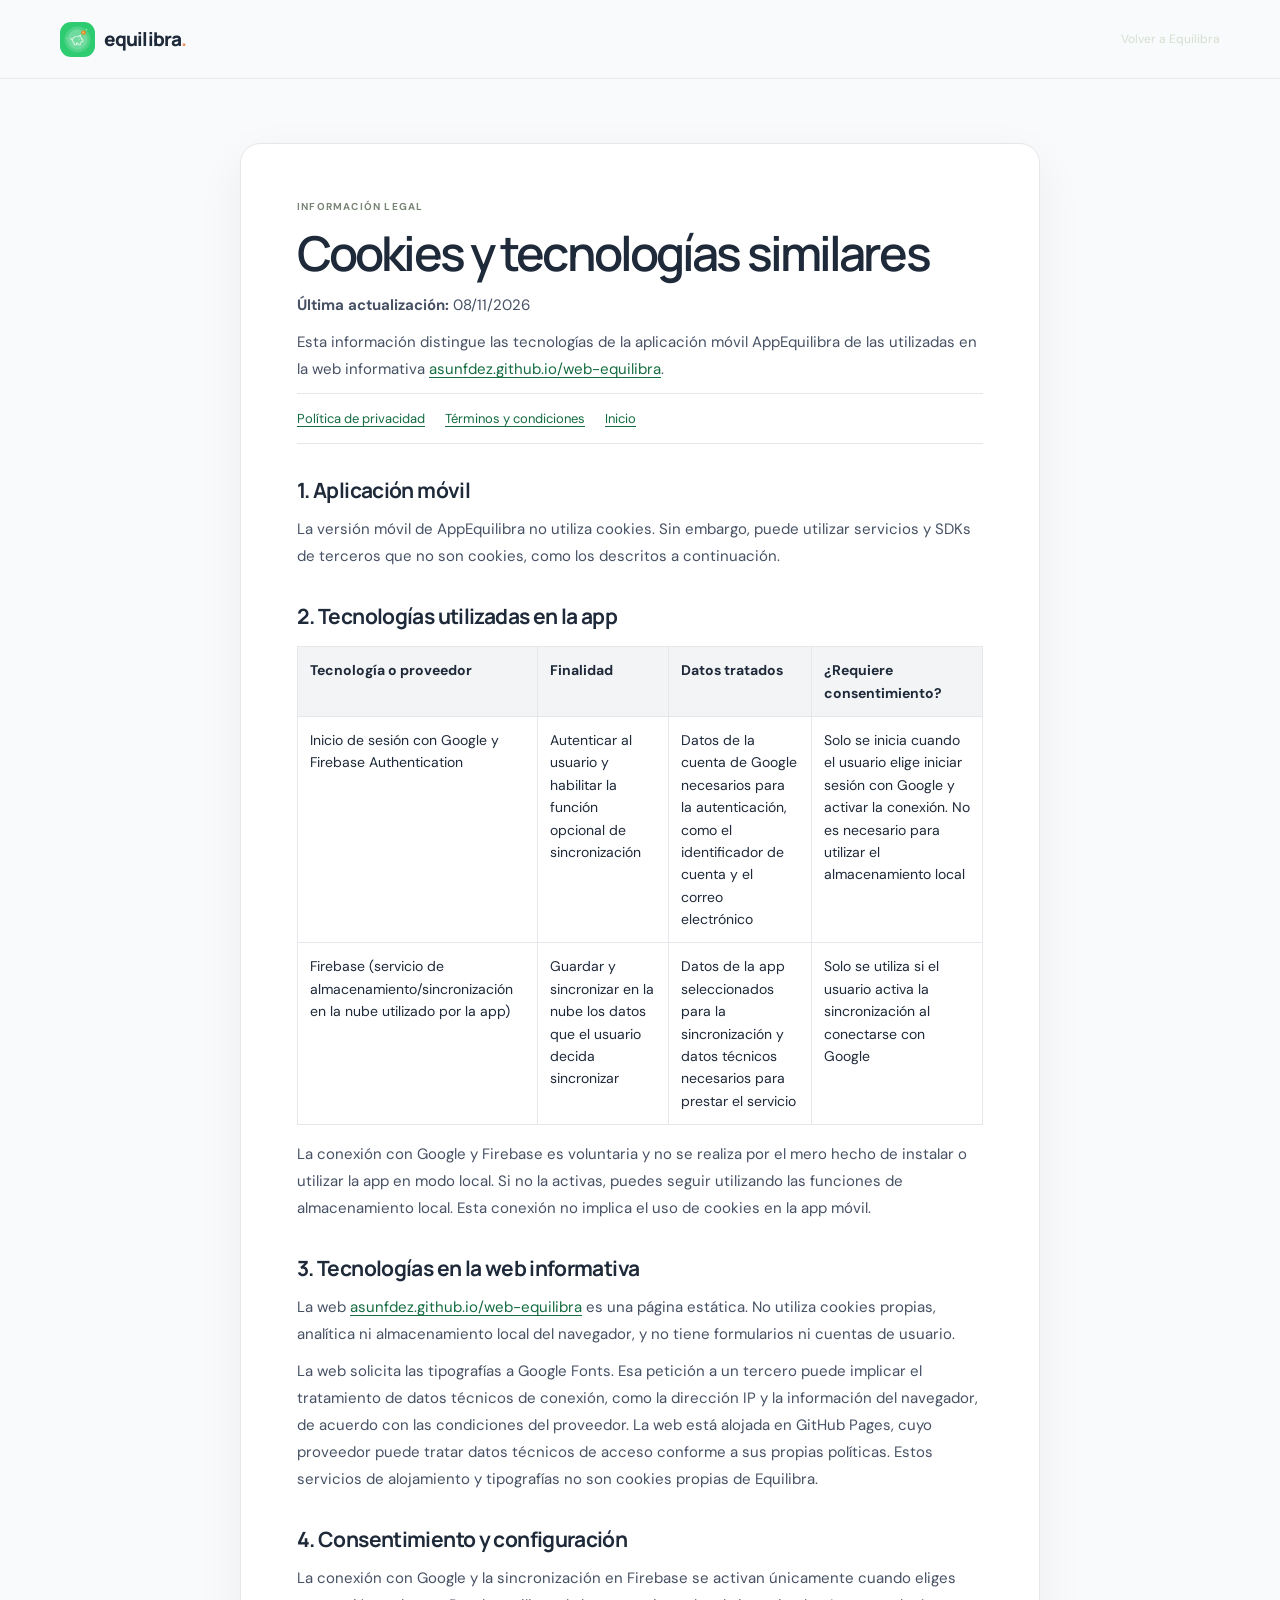
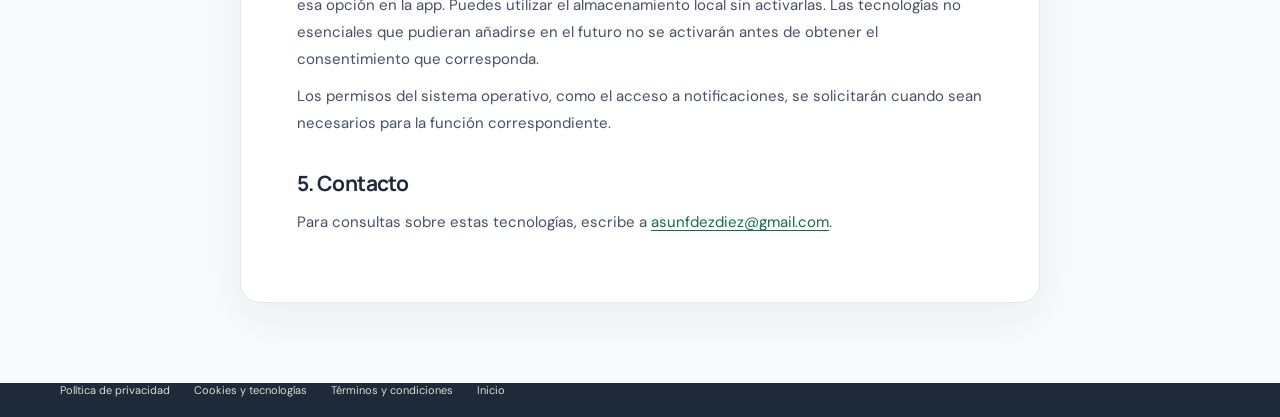
==== cookies.html @ 8af789ed "privacy, cookies policies and terms and conditions" ====
<!DOCTYPE html>
<html lang="es">
<head>
  <meta charset="UTF-8">
  <meta name="viewport" content="width=device-width, initial-scale=1.0">
  <meta name="theme-color" content="#f9fafb">
  <meta name="description" content="Información sobre cookies y tecnologías de terceros en AppEquilibra y en la web de Equilibra.">
  <title>Cookies y tecnologías — Equilibra</title>
  <link rel="icon" type="image/webp" href="assets/equilibra-icon.webp">
  <link rel="preconnect" href="https://fonts.googleapis.com">
  <link rel="preconnect" href="https://fonts.gstatic.com" crossorigin>
  <link href="https://fonts.googleapis.com/css2?family=DM+Sans:wght@400;500;600;700&family=Manrope:wght@400;500;600;700;800&display=swap" rel="stylesheet">
  <link rel="stylesheet" href="style.css">
</head>
<body>
  <a class="skip-link" href="#contenido">Saltar al contenido</a>
  <header class="site-header">
    <nav class="navigation container" aria-label="Navegación principal">
      <a class="brand" href="index.html" aria-label="Equilibra, inicio">
        <span class="brand-mark" aria-hidden="true"><img src="assets/equilibra-icon.webp" alt=""></span>
        <span>equilibra<span class="brand-dot">.</span></span>
      </a>
      <a class="footer-top" href="index.html">Volver a Equilibra</a>
    </nav>
  </header>
  <main id="contenido" class="policy-page">
    <article class="container policy-content">
      <div class="section-kicker">INFORMACIÓN LEGAL</div>
      <h1>Cookies y tecnologías similares</h1>
      <p class="policy-updated"><strong>Última actualización:</strong> 08/11/2026</p>
      <p>Esta información distingue las tecnologías de la aplicación móvil AppEquilibra de las utilizadas en la web informativa <a href="https://asunfdez.github.io/web-equilibra/">asunfdez.github.io/web-equilibra</a>.</p>
      <nav class="policy-nav" aria-label="Otras políticas">
        <a href="politica-privacidad.html">Política de privacidad</a>
        <a href="terminos-condiciones.html">Términos y condiciones</a>
        <a href="index.html">Inicio</a>
      </nav>

      <h2>1. Aplicación móvil</h2>
      <p>La versión móvil de AppEquilibra no utiliza cookies. Sin embargo, puede utilizar servicios y SDKs de terceros que no son cookies, como los descritos a continuación.</p>

      <h2>2. Tecnologías utilizadas en la app</h2>
      <table>
        <thead><tr><th>Tecnología o proveedor</th><th>Finalidad</th><th>Datos tratados</th><th>¿Requiere consentimiento?</th></tr></thead>
        <tbody>
          <tr>
            <td>Inicio de sesión con Google y Firebase Authentication</td>
            <td>Autenticar al usuario y habilitar la función opcional de sincronización</td>
            <td>Datos de la cuenta de Google necesarios para la autenticación, como el identificador de cuenta y el correo electrónico</td>
            <td>Solo se inicia cuando el usuario elige iniciar sesión con Google y activar la conexión. No es necesario para utilizar el almacenamiento local</td>
          </tr>
          <tr>
            <td>Firebase (servicio de almacenamiento/sincronización en la nube utilizado por la app)</td>
            <td>Guardar y sincronizar en la nube los datos que el usuario decida sincronizar</td>
            <td>Datos de la app seleccionados para la sincronización y datos técnicos necesarios para prestar el servicio</td>
            <td>Solo se utiliza si el usuario activa la sincronización al conectarse con Google</td>
          </tr>
        </tbody>
      </table>
      <p>La conexión con Google y Firebase es voluntaria y no se realiza por el mero hecho de instalar o utilizar la app en modo local. Si no la activas, puedes seguir utilizando las funciones de almacenamiento local. Esta conexión no implica el uso de cookies en la app móvil.</p>

      <h2>3. Tecnologías en la web informativa</h2>
      <p>La web <a href="https://asunfdez.github.io/web-equilibra/">asunfdez.github.io/web-equilibra</a> es una página estática. No utiliza cookies propias, analítica ni almacenamiento local del navegador, y no tiene formularios ni cuentas de usuario.</p>
      <p>La web solicita las tipografías a Google Fonts. Esa petición a un tercero puede implicar el tratamiento de datos técnicos de conexión, como la dirección IP y la información del navegador, de acuerdo con las condiciones del proveedor. La web está alojada en GitHub Pages, cuyo proveedor puede tratar datos técnicos de acceso conforme a sus propias políticas. Estos servicios de alojamiento y tipografías no son cookies propias de Equilibra.</p>

      <h2>4. Consentimiento y configuración</h2>
      <p>La conexión con Google y la sincronización en Firebase se activan únicamente cuando eliges esa opción en la app. Puedes utilizar el almacenamiento local sin activarlas. Las tecnologías no esenciales que pudieran añadirse en el futuro no se activarán antes de obtener el consentimiento que corresponda.</p>
      <p>Los permisos del sistema operativo, como el acceso a notificaciones, se solicitarán cuando sean necesarios para la función correspondiente.</p>

      <h2>5. Contacto</h2>
      <p>Para consultas sobre estas tecnologías, escribe a <a href="mailto:asunfdezdiez@gmail.com">asunfdezdiez@gmail.com</a>.</p>
    </article>
  </main>
  <footer class="site-footer">
    <nav class="container footer-policies" aria-label="Información legal">
      <a href="politica-privacidad.html">Política de privacidad</a>
      <a href="cookies.html">Cookies y tecnologías</a>
      <a href="terminos-condiciones.html">Términos y condiciones</a>
      <a href="index.html">Inicio</a>
    </nav>
  </footer>
</body>
</html>
---- style.css ----
:root {
  color-scheme: light;
  --ink: #1e2939;
  --muted: #6a7282;
  --green: #16804a;
  --green-dark: #146c40;
  --green-light: #d5f4e6;
  --blue: #3498db;
  --blue-light: #d6eaf8;
  --orange: #e67e22;
  --paper: #f9fafb;
  --cream: #f3f4f6;
  --line: rgba(54, 65, 83, .14);
  --sans: "DM Sans", sans-serif;
  --display: "Manrope", sans-serif;
}

* { box-sizing: border-box; }
html { scroll-behavior: smooth; scroll-padding-top: 90px; }
body { margin: 0; background: var(--paper); color: var(--ink); font-family: var(--sans); -webkit-font-smoothing: antialiased; }
a { color: inherit; text-decoration: none; }
button { font: inherit; }
.container { width: min(1160px, calc(100% - 64px)); margin-inline: auto; }
.section { position: relative; overflow: hidden; }
.site-header { position: sticky; z-index: 20; top: 0; background: rgba(246, 247, 241, .88); backdrop-filter: blur(16px); border-bottom: 1px solid rgba(31, 57, 41, .07); }
.navigation { min-height: 78px; display: flex; align-items: center; justify-content: space-between; gap: 30px; }
.brand { display: inline-flex; align-items: center; gap: 9px; font-family: var(--display); font-size: 19px; font-weight: 800; letter-spacing: -.9px; }
.brand-mark { width: 35px; height: 35px; display: grid; place-items: center; border-radius: 12px; color: white; background: var(--green); }
.brand-mark svg { width: 27px; height: 27px; }
.brand-dot { color: #e99361; }
.nav-links { display: flex; align-items: center; gap: clamp(20px, 3.2vw, 46px); margin-left: auto; margin-right: 20px; }
.nav-links a, .footer-top { font-size: 12px; color: #566158; transition: color .2s ease; }
.nav-links a:hover, .footer-top:hover { color: var(--green); }
.button { min-height: 52px; display: inline-flex; align-items: center; justify-content: center; gap: 17px; padding: 0 22px; border: 0; border-radius: 5px; font-size: 12px; font-weight: 700; transition: transform .2s ease, background .2s ease, box-shadow .2s ease; }
.button:hover { transform: translateY(-2px); box-shadow: 0 9px 22px rgba(32, 63, 43, .14); }
.button-small { min-height: 42px; padding-inline: 16px; }
.button-dark { color: #fff; background: var(--green-dark); }
.button-green { color: #fff; background: var(--green); }
.button-green:hover { background: #245c39; }
.menu-toggle { display: none; }

.hero { min-height: 700px; padding-top: 66px; background: #f6f7f1; }
.hero-wash { position: absolute; width: 670px; height: 670px; right: -120px; top: 0; border-radius: 50%; background: radial-gradient(circle, rgba(220, 235, 216, .76), rgba(220, 235, 216, 0) 69%); pointer-events: none; }
.hero-layout { position: relative; z-index: 1; display: grid; grid-template-columns: 1.02fr .98fr; align-items: center; min-height: 510px; }
.hero-copy { position: relative; z-index: 2; padding-bottom: 22px; }
.eyebrow { display: flex; align-items: center; gap: 9px; color: #637368; font-size: 10px; font-weight: 600; letter-spacing: .03em; }
.eyebrow-dot, .demo-live-dot { width: 7px; height: 7px; border-radius: 50%; background: #73a773; box-shadow: 0 0 0 4px rgba(115, 167, 115, .12); }
h1, h2, h3, p { margin-top: 0; }
h1, h2, h3 { font-family: var(--display); }
h1 { margin: 23px 0 17px; font-size: clamp(60px, 7.1vw, 92px); font-weight: 600; letter-spacing: -.085em; line-height: .99; }
.serif-accent { color: var(--green); font-family: Georgia, "Times New Roman", serif; font-weight: 400; font-style: italic; letter-spacing: -.055em; }
.hero-intro { max-width: 425px; margin-bottom: 28px; color: #68746b; font-size: 14px; line-height: 1.9; }
.hero-actions { display: flex; align-items: center; gap: 24px; flex-wrap: wrap; }
.text-link { display: inline-flex; align-items: center; gap: 9px; color: #536157; font-size: 11px; font-weight: 600; }
.play-icon { display: grid; width: 27px; height: 27px; place-items: center; border: 1px solid var(--line); border-radius: 50%; font-size: 13px; }
.hero-note { display: flex; align-items: center; gap: 10px; margin-top: 37px; color: #7e887f; font-size: 10px; }
.note-avatars { display: flex; }
.note-avatars i { width: 22px; height: 22px; display: grid; place-items: center; margin-left: -5px; border: 2px solid var(--paper); border-radius: 50%; background: #dce8d8; color: var(--green); font-size: 9px; font-style: normal; }
.note-avatars i:first-child { margin-left: 0; background: #e7dcc9; }
.note-avatars i:last-child { background: #e9d8d1; }

.hero-art { position: relative; min-height: 540px; display: flex; align-items: center; justify-content: center; }
.phone { position: relative; z-index: 1; width: 284px; height: 535px; padding: 7px; border: 1px solid #d5dad1; border-radius: 35px; background: #fff; box-shadow: 0 30px 70px rgba(36, 61, 43, .16), 0 4px 12px rgba(36, 61, 43, .06); transform: rotate(2deg); }
.phone-notch { position: absolute; z-index: 2; width: 83px; height: 19px; left: 50%; top: 7px; border-radius: 0 0 13px 13px; background: #fff; transform: translateX(-50%); }
.phone-screen { position: relative; height: 100%; overflow: hidden; padding: 27px 15px 0; border-radius: 29px; background: #fafbf8; }
.app-topbar { display: flex; align-items: center; justify-content: space-between; margin-bottom: 13px; }
.app-greeting { font-family: var(--display); font-size: 11px; font-weight: 800; }
.app-greeting span { color: #e6a650; }
.app-avatar { width: 24px; height: 24px; display: grid; place-items: center; border-radius: 50%; color: #fff; background: #82a27c; font-size: 10px; }
.app-date { color: #929991; font-size: 7px; font-weight: 700; letter-spacing: .12em; }
.balance-card { margin-top: 10px; padding: 13px 12px 9px; border-radius: 11px; color: white; background: #254c36; }
.balance-label { display: flex; justify-content: space-between; color: #d7e5d7; font-size: 8px; }
.balance-amount { margin-top: 7px; font-family: var(--display); font-size: 25px; font-weight: 700; letter-spacing: -.06em; }
.balance-amount small { font-size: 14px; }
.balance-trend { margin-top: 4px; color: #ccd9ca; font-size: 7px; }
.balance-trend span { margin-right: 4px; color: #b7e29f; font-weight: 700; }
.chart { position: relative; height: 97px; margin-top: 13px; }
.chart-grid { position: absolute; inset: 5px 0 18px; background: repeating-linear-gradient(to bottom, transparent 0, transparent 21px, rgba(255,255,255,.1) 22px); }
.chart svg { position: relative; width: 100%; height: 75px; overflow: visible; }
.chart-labels { display: flex; justify-content: space-between; color: #b8c8b7; font-size: 6px; }
.app-section-title { display: flex; align-items: center; justify-content: space-between; margin: 15px 0 9px; }
.app-section-title strong { font-family: var(--display); font-size: 9px; }
.app-section-title a, .all-link { color: #6c9072; font-size: 7px; }
.app-section-title a span { font-size: 9px; }
.mini-stats { display: grid; grid-template-columns: 1fr 1fr; gap: 8px; }
.mini-stat { display: flex; align-items: center; gap: 7px; padding: 8px 7px; border: 1px solid #edf0e9; border-radius: 8px; background: #fff; }
.stat-icon { width: 23px; height: 23px; display: grid; place-items: center; border-radius: 7px; font-size: 12px; }
.expense-icon { color: #bf765d; background: #f7e9e1; }
.saving-icon { color: #4a8958; background: #e4f0e2; }
.mini-stat small, .mini-stat strong { display: block; }
.mini-stat small { margin-bottom: 3px; color: #889188; font-size: 6px; }
.mini-stat strong { font-size: 8px; }
.transactions-title { margin-top: 15px; }
.transaction { display: flex; align-items: center; gap: 8px; padding: 7px 0; border-bottom: 1px solid #eef0ea; }
.transaction-icon { width: 27px; height: 27px; display: grid; place-items: center; border-radius: 8px; font-size: 12px; }
.food-icon { background: #f6ecda; }
.home-icon { background: #e1ece0; }
.transaction-name { flex: 1; }
.transaction-name strong, .transaction-name small { display: block; }
.transaction-name strong { font-size: 7px; }
.transaction-name small { margin-top: 3px; color: #919991; font-size: 6px; }
.transaction-amount { font-size: 7px; }
.app-nav { position: absolute; right: 0; bottom: 0; left: 0; display: flex; justify-content: space-around; padding: 10px 5px 8px; border-top: 1px solid #eff0ec; background: rgba(255,255,255,.97); }
.app-nav span { display: grid; justify-items: center; gap: 3px; color: #9aa39b; font-size: 12px; }
.app-nav span.active { color: var(--green); }
.app-nav small { font-size: 6px; }
.float-note { position: absolute; z-index: 2; display: flex; align-items: center; gap: 10px; padding: 12px 15px; border: 1px solid rgba(51, 79, 56, .08); border-radius: 9px; background: #fff; box-shadow: 0 12px 35px rgba(36, 61, 43, .1); }
.float-note strong, .float-note small { display: block; }
.float-note strong { margin-bottom: 4px; font-family: var(--display); font-size: 9px; }
.float-note small { color: #858e85; font-size: 8px; }
.float-icon, .flower-icon { width: 27px; height: 27px; display: grid; place-items: center; border-radius: 8px; color: #5a9560; background: #e8f2e4; }
.flower-icon { color: #bc855c; background: #f5eadc; font-size: 16px; }
.note-top { top: 75px; right: -11px; }
.note-bottom { bottom: 70px; left: -48px; }
.art-sparkle { position: absolute; color: #82a17c; }
.sparkle-one { top: 34px; right: 48px; font-size: 28px; }
.sparkle-two { bottom: 45px; right: 43px; color: #e1a56f; font-size: 19px; }
.hero-bottom { position: relative; z-index: 1; display: flex; align-items: center; justify-content: space-between; min-height: 86px; border-top: 1px solid var(--line); }
.hero-bottom > span { color: #8b938a; font-size: 8px; font-weight: 700; letter-spacing: .13em; }
.hero-values { display: flex; gap: clamp(22px, 4vw, 55px); color: #536157; font-family: var(--display); font-size: 12px; font-weight: 600; }
.hero-values i { padding-left: 6px; color: #84aa7b; font-size: 9px; font-style: normal; }

.philosophy { padding: 115px 0 120px; background: #ebeede; }
.philosophy-layout { position: relative; display: grid; grid-template-columns: .55fr 1.7fr .5fr; gap: 25px; align-items: start; }
.section-kicker { color: #788476; font-size: 9px; font-weight: 700; letter-spacing: .12em; }
.philosophy-content h2, .section-heading h2, .demo-copy h2, .wellbeing-copy h2, .closing h2 { margin: 0; font-size: clamp(35px, 4.4vw, 54px); font-weight: 600; letter-spacing: -.07em; line-height: 1.18; }
.philosophy-content p { max-width: 570px; margin: 24px 0 22px; color: #687368; font-size: 13px; line-height: 1.9; }
.arrow-link { display: inline-flex; gap: 12px; color: var(--green); font-size: 11px; font-weight: 700; }
.philosophy-stamp { width: 100px; height: 100px; display: flex; flex-direction: column; align-items: center; justify-content: center; margin: 18px auto 0; border: 1px solid #aebba8; border-radius: 50%; color: #71856f; transform: rotate(11deg); }
.philosophy-stamp span { font-size: 6px; font-weight: 700; letter-spacing: .16em; }
.philosophy-stamp strong { margin: 0; color: #66865f; font-family: Georgia, serif; font-size: 39px; font-weight: 400; line-height: 1; }

.features { padding: 118px 0 126px; background: #f8f8f3; }
.section-heading { display: flex; align-items: end; justify-content: space-between; gap: 50px; margin-bottom: 43px; }
.section-heading h2 { margin-top: 17px; }
.section-heading > p { max-width: 300px; margin-bottom: 7px; color: #727a71; font-size: 12px; line-height: 1.85; }
.feature-grid { display: grid; grid-template-columns: 1fr 1fr; gap: 16px; }
.feature-card { position: relative; min-height: 268px; overflow: hidden; padding: 29px 30px; border: 1px solid rgba(45, 70, 50, .09); border-radius: 8px; background: #f0f3e8; }
.feature-card-large { display: grid; grid-template-columns: 1fr .95fr; align-items: center; min-height: 306px; }
.feature-number { color: #83917e; font-size: 8px; font-weight: 700; letter-spacing: .13em; }
.feature-copy h3 { max-width: 225px; margin: 17px 0 9px; font-size: 23px; font-weight: 600; letter-spacing: -.06em; line-height: 1.2; }
.feature-copy p { max-width: 245px; margin-bottom: 0; color: #758074; font-size: 11px; line-height: 1.75; }
.feature-arrow { display: grid; width: 29px; height: 29px; place-items: center; margin-top: 19px; border: 1px solid #bfcebb; border-radius: 50%; color: var(--green); font-size: 13px; transition: background .2s ease, color .2s ease; }
.feature-arrow:hover { color: white; background: var(--green); }
.donut-wrap { display: flex; flex-direction: column; align-items: center; gap: 19px; }
.donut { width: 125px; aspect-ratio: 1; display: grid; place-items: center; border-radius: 50%; background: conic-gradient(#63936a 0 42%, #efc779 42% 73%, #91b6bd 73% 100%); transform: rotate(-90deg); }
.donut::before { content: ""; grid-area: 1 / 1; width: 78%; aspect-ratio: 1; border-radius: 50%; background: #f0f3e8; }
.donut > div { z-index: 1; grid-area: 1 / 1; display: grid; justify-items: center; transform: rotate(90deg); }
.donut strong { font-family: var(--display); font-size: 17px; letter-spacing: -.06em; }
.donut small { margin-top: 2px; color: #818a7d; font-size: 8px; }
.donut-legend { display: grid; grid-template-columns: 1fr 1fr; gap: 7px 14px; width: 100%; font-size: 8px; color: #69756a; }
.donut-legend span { display: flex; align-items: center; gap: 4px; }
.donut-legend b { margin-left: auto; color: #435448; font-size: 8px; }
.legend-dot { display: inline-block; flex: 0 0 auto; width: 7px; height: 7px; border-radius: 50%; }
.legend-dot.green { background: #63936a; }
.legend-dot.yellow { background: #efc779; }
.legend-dot.blue { background: #91b6bd; }
.legend-dot.coral { background: #d88d70; }
.card-orbit { position: absolute; width: 120px; height: 120px; right: -49px; top: -54px; border: 1px solid rgba(76, 118, 79, .12); border-radius: 50%; }
.feature-card-goal { background: #f4ede0; }
.goal-card { position: absolute; right: 29px; bottom: 22px; width: 210px; padding: 16px; border: 1px solid rgba(83, 91, 63, .09); border-radius: 9px; background: rgba(255, 255, 255, .76); box-shadow: 0 8px 25px rgba(66, 65, 44, .06); }
.goal-sun { position: absolute; top: -14px; right: 13px; display: grid; width: 30px; height: 30px; place-items: center; border-radius: 50%; color: #ac7a31; background: #f3d9a3; font-size: 18px; }
.goal-label { display: block; margin-bottom: 8px; color: #8b887b; font-size: 7px; font-weight: 700; letter-spacing: .11em; }
.goal-card > strong { display: block; font-family: var(--display); font-size: 23px; letter-spacing: -.06em; }
.goal-card > strong small { color: #85887a; font-family: var(--sans); font-size: 9px; font-weight: 500; letter-spacing: 0; }
.progress-track { height: 5px; overflow: hidden; margin: 12px 0 8px; border-radius: 8px; background: #ece9dd; }
.progress-track span { display: block; width: 68%; height: 100%; border-radius: inherit; background: #76996b; }
.goal-caption { color: #85887a; font-size: 8px; }
.feature-card-habit { display: flex; flex-direction: column; justify-content: end; background: #e8eee8; }
.habit-art { position: absolute; top: 17px; right: 30px; left: 30px; height: 95px; display: flex; align-items: center; justify-content: space-around; color: #779179; }
.habit-art span:nth-child(odd) { display: grid; width: 42px; height: 42px; place-items: center; border: 1px solid #afc1ae; border-radius: 50%; color: #527a56; background: rgba(255,255,255,.5); font-size: 20px; }
.habit-art span:nth-child(2), .habit-art span:nth-child(4) { color: #c29461; font-size: 20px; }
.feature-card-calm { display: flex; flex-direction: column; justify-content: end; background: #f1e9e4; }
.calm-icon { position: absolute; top: 22px; right: 35px; display: grid; width: 82px; height: 58px; place-items: center; border-radius: 50%; color: #718d79; background: #fffaf5; box-shadow: 0 18px 30px rgba(101, 90, 75, .1); font-size: 35px; }
.calm-icon::after { content: ""; position: absolute; right: 8px; bottom: -7px; border-width: 8px 0 0 12px; border-style: solid; border-color: transparent transparent transparent #fffaf5; }

.demo { padding: 104px 0 112px; color: white; background: #244b35; }
.demo-layout { position: relative; display: grid; grid-template-columns: 1fr .9fr; gap: 100px; align-items: center; }
.demo .section-kicker { color: #b5c8ae; }
.demo-copy h2 { margin-top: 17px; }
.demo-copy .serif-accent { color: #b5d3a9; }
.demo-copy > p { max-width: 380px; margin: 20px 0 26px; color: #c2cec1; font-size: 12px; line-height: 1.9; }
.demo-tabs { display: inline-flex; padding: 4px; border: 1px solid rgba(255,255,255,.17); border-radius: 5px; }
.period-button { min-height: 33px; padding: 0 13px; border: 0; border-radius: 3px; color: #c2d0c0; background: transparent; cursor: pointer; font-size: 10px; transition: background .2s ease, color .2s ease; }
.period-button.is-active { color: #213f2c; background: #eaf0e5; }
.period-button:focus-visible { outline: 2px solid #bedcae; outline-offset: 3px; }
.demo-copy .demo-caption { margin: 10px 0 0; color: #a7bba8; font-size: 9px; }
.demo-panel { position: relative; z-index: 1; padding: 25px 27px 17px; border: 1px solid rgba(255,255,255,.12); border-radius: 8px; background: #f8f8f3; color: var(--ink); box-shadow: 0 20px 55px rgba(0,0,0,.15); }
.demo-panel-top { display: flex; align-items: center; justify-content: space-between; color: #7b867a; font-size: 8px; font-weight: 700; letter-spacing: .13em; }
.demo-live-dot { width: 6px; height: 6px; color: #72a176; font-size: 8px; box-shadow: none; }
.demo-balance-label { margin-top: 23px; color: #7d877d; font-size: 10px; }
.demo-balance { margin-top: 5px; font-family: var(--display); font-size: 36px; font-weight: 700; letter-spacing: -.07em; }
.demo-balance small { font-size: 20px; }
.demo-change { margin-top: 5px; color: #879087; font-size: 9px; }
.demo-change span:first-child { margin-right: 5px; color: #4d8c58; font-weight: 700; }
.demo-bars { height: 128px; display: flex; align-items: end; justify-content: space-around; gap: 18px; margin: 22px 0 15px; padding: 0 8px; border-bottom: 1px solid #dce2d8; background: repeating-linear-gradient(to bottom, transparent 0, transparent 31px, #e8ece5 32px); }
.bar-item { height: 100%; display: flex; flex: 1; flex-direction: column; align-items: center; justify-content: end; gap: 8px; }
.bar { width: min(29px, 68%); border-radius: 4px 4px 0 0; background: #8eae85; transition: height .35s ease, background .35s ease; }
.bar-item:nth-child(even) .bar { background: #b7cba9; }
.bar-one { height: 47%; }.bar-two { height: 72%; }.bar-three { height: 58%; }.bar-four { height: 86%; }.bar-five { height: 67%; }
.bar-item small { color: #929a90; font-size: 7px; }
.demo-breakdown { display: grid; gap: 9px; }
.demo-breakdown > div, .demo-breakdown > div > span { display: flex; align-items: center; }
.demo-breakdown > div { justify-content: space-between; color: #69736a; font-size: 9px; }
.demo-breakdown > div > span { gap: 7px; }
.demo-breakdown strong { color: #364439; font-size: 9px; }
.demo-footnote { margin-top: 16px; padding-top: 11px; border-top: 1px solid #e8ebe4; color: #92998e; font-size: 8px; }
.demo-deco { position: absolute; right: -62px; bottom: -76px; color: rgba(202, 221, 193, .22); font-size: 150px; transform: rotate(-14deg); }

.wellbeing { padding: 120px 0 128px; background: #ebeede; }
.wellbeing-layout { display: grid; grid-template-columns: .9fr 1.1fr; gap: 100px; align-items: center; }
.wellbeing-illustration { position: relative; min-height: 300px; display: grid; place-items: center; }
.wellbeing-circle { position: absolute; display: block; border: 1px solid rgba(86, 125, 83, .2); border-radius: 50%; }
.circle-one { width: 250px; height: 250px; }
.circle-two { width: 195px; height: 195px; border-style: dashed; }
.wellbeing-flower { z-index: 1; width: 150px; height: 150px; display: grid; place-items: center; border-radius: 50%; color: #63875e; background: #d7e5ce; box-shadow: inset 0 0 0 16px rgba(255,255,255,.3); font-size: 80px; }
.wellbeing-tag { position: absolute; z-index: 2; right: 14px; bottom: 35px; padding: 10px 13px; border: 1px solid rgba(70, 93, 65, .12); border-radius: 3px; color: #60755c; background: #f7f7ef; font-size: 8px; font-weight: 700; letter-spacing: .12em; transform: rotate(-5deg); }
.wellbeing-sparkle { position: absolute; top: 35px; right: 72px; color: #c39154; font-size: 23px; }
.wellbeing-copy h2 { margin-top: 17px; }
.wellbeing-copy > p { max-width: 440px; margin: 20px 0 25px; color: #6c786b; font-size: 12px; line-height: 1.9; }
.wellbeing-copy .button { min-height: 48px; font-size: 10px; }

.closing { padding: 91px 0 100px; background: #f8f8f3; }
.closing-inner { position: relative; text-align: center; }
.closing .section-kicker { margin-bottom: 16px; }
.closing h2 { font-size: clamp(36px, 4.6vw, 56px); }
.closing .serif-accent { color: var(--green); }
.closing .button { margin-top: 28px; }
.closing-flower { position: absolute; top: -35px; right: 12%; color: #b3c9a7; font-size: 37px; transform: rotate(13deg); }
.site-footer { color: #f0f3ec; background: #193e2b; }
.footer-main { min-height: 133px; display: flex; align-items: center; gap: 30px; }
.footer-brand { color: white; }
.footer-brand .brand-mark { color: var(--green-dark); background: #dbe9d5; }
.footer-main > p { margin: 0; color: #b8c8b6; font-size: 10px; line-height: 1.7; }
.footer-top { margin-left: auto; color: #d4dfd1; }
.footer-bottom { min-height: 51px; display: flex; align-items: center; justify-content: space-between; gap: 16px; border-top: 1px solid rgba(255,255,255,.15); color: #b1c2b0; font-size: 8px; }

.js-ready .feature-card, .js-ready .philosophy-content, .js-ready .demo-panel, .js-ready .wellbeing-copy { opacity: 0; transform: translateY(16px); transition: opacity .55s ease, transform .55s ease; }
.js-ready .is-visible { opacity: 1; transform: translateY(0); }

@media (min-width: 1440px) {
  .hero { min-height: 750px; }
  .hero-layout { min-height: 560px; }
}

@media (max-width: 900px) {
  .container { width: min(100% - 48px, 720px); }
  .navigation { min-height: 70px; }
  .nav-links { gap: 18px; margin-right: 3px; }
  .nav-links a { font-size: 10px; }
  .nav-cta { padding-inline: 12px; font-size: 10px; }
  .hero { padding-top: 42px; }
  .hero-layout { grid-template-columns: 1fr .86fr; }
  .hero-art { transform: scale(.88); transform-origin: center; }
  .hero-copy { margin-right: -35px; }
  .hero-intro { max-width: 365px; font-size: 13px; }
  .hero-actions { gap: 15px; }
  .hero-actions .button { padding-inline: 15px; font-size: 10px; }
  .philosophy-layout { grid-template-columns: .43fr 1.7fr .3fr; }
  .demo-layout, .wellbeing-layout { gap: 55px; }
  .feature-card { padding: 24px; }
  .feature-card-large { grid-template-columns: 1fr .9fr; }
  .goal-card { right: 20px; width: 190px; }
}

@media (max-width: 680px) {
  html { scroll-padding-top: 70px; }
  .container { width: calc(100% - 40px); }
  .navigation { position: relative; min-height: 66px; }
  .brand { font-size: 18px; }
  .brand-mark { width: 32px; height: 32px; }
  .menu-toggle { width: 40px; height: 40px; display: grid; align-content: center; justify-items: center; gap: 5px; margin-left: auto; border: 1px solid var(--line); border-radius: 5px; color: var(--ink); background: transparent; cursor: pointer; }
  .menu-toggle span { width: 16px; height: 1px; background: currentColor; transition: transform .2s ease; }
  .menu-toggle[aria-expanded="true"] span:first-child { transform: translateY(3px) rotate(45deg); }
  .menu-toggle[aria-expanded="true"] span:last-child { transform: translateY(-3px) rotate(-45deg); }
  .nav-links { position: absolute; top: 59px; right: 0; left: 0; display: none; flex-direction: column; align-items: stretch; gap: 0; margin: 0; padding: 8px 16px; border: 1px solid var(--line); border-radius: 7px; background: #fbfcf8; box-shadow: 0 15px 30px rgba(32, 55, 37, .1); }
  .nav-links.is-open { display: flex; }
  .nav-links a { padding: 13px 2px; border-bottom: 1px solid #edf0e9; font-size: 12px; }
  .nav-links a:last-child { border-bottom: 0; }
  .nav-cta { display: none; }
  .hero { padding-top: 48px; }
  .hero-layout { grid-template-columns: 1fr; min-height: initial; }
  .hero-copy { margin: 0; padding-bottom: 0; }
  .eyebrow { font-size: 9px; }
  h1 { margin: 20px 0 14px; font-size: clamp(61px, 16vw, 80px); }
  .hero-intro { max-width: 440px; font-size: 12px; }
  .hero-actions { gap: 15px; }
  .hero-actions .button { min-height: 48px; font-size: 10px; }
  .text-link { font-size: 9px; }
  .hero-note { margin-top: 23px; }
  .hero-art { min-height: 510px; margin: 12px -18px -5px; transform: scale(.91); transform-origin: center; }
  .phone { width: 268px; height: 505px; }
  .note-top { right: -4px; }
  .note-bottom { left: -8px; bottom: 45px; }
  .hero-wash { width: 100vw; height: 100vw; top: 285px; right: -35vw; }
  .hero-bottom { min-height: 81px; align-items: flex-start; flex-direction: column; justify-content: center; gap: 10px; }
  .hero-bottom > span { font-size: 7px; }
  .hero-values { width: 100%; justify-content: space-between; font-size: 10px; }
  .philosophy { padding: 76px 0 80px; }
  .philosophy-layout { grid-template-columns: 1fr auto; gap: 18px; }
  .philosophy-layout > .section-kicker { grid-column: 1 / -1; }
  .philosophy-content h2, .section-heading h2, .demo-copy h2, .wellbeing-copy h2 { font-size: clamp(34px, 9.5vw, 46px); }
  .philosophy-content { grid-column: 1 / -1; }
  .philosophy-content p { margin: 18px 0; font-size: 12px; }
  .philosophy-stamp { position: absolute; right: 0; bottom: -53px; width: 68px; height: 68px; margin: 0; }
  .philosophy-stamp strong { font-size: 27px; }
  .philosophy-stamp span { font-size: 5px; }
  .arrow-link { max-width: calc(100% - 75px); font-size: 9px; }
  .features { padding: 78px 0 84px; }
  .section-heading { display: block; margin-bottom: 28px; }
  .section-heading h2 { margin-top: 13px; }
  .section-heading > p { max-width: 400px; margin: 15px 0 0; font-size: 11px; }
  .feature-grid { grid-template-columns: 1fr; gap: 12px; }
  .feature-card { min-height: 242px; padding: 23px; }
  .feature-card-large { min-height: 285px; grid-template-columns: .95fr 1fr; gap: 5px; }
  .feature-copy h3 { font-size: 21px; }
  .feature-copy p { font-size: 10px; }
  .donut { width: 104px; }
  .donut-legend { gap: 6px 7px; font-size: 7px; }
  .donut-legend b { font-size: 7px; }
  .goal-card { right: 23px; bottom: 18px; width: 205px; }
  .habit-art { top: 10px; }
  .feature-card-habit, .feature-card-calm { min-height: 255px; }
  .demo { padding: 78px 0 84px; }
  .demo-layout { grid-template-columns: 1fr; gap: 35px; }
  .demo-copy > p { margin: 16px 0 20px; }
  .demo-panel { padding: 22px 20px 16px; }
  .demo-balance { font-size: 33px; }
  .demo-bars { gap: 10px; }
  .demo-deco { right: -32px; bottom: -63px; font-size: 100px; }
  .wellbeing { padding: 77px 0 84px; }
  .wellbeing-layout { grid-template-columns: 1fr; gap: 18px; }
  .wellbeing-illustration { min-height: 235px; order: 2; }
  .circle-one { width: 200px; height: 200px; }
  .circle-two { width: 155px; height: 155px; }
  .wellbeing-flower { width: 120px; height: 120px; font-size: 63px; }
  .wellbeing-tag { right: calc(50% - 126px); bottom: 25px; }
  .wellbeing-sparkle { top: 20px; right: calc(50% - 105px); }
  .wellbeing-copy { order: 1; }
  .wellbeing-copy > p { font-size: 11px; }
  .closing { padding: 72px 0 80px; }
  .closing h2 { font-size: clamp(35px, 9vw, 47px); }
  .closing-flower { top: -40px; right: 4%; font-size: 26px; }
  .footer-main { min-height: 120px; gap: 15px; }
  .footer-brand { font-size: 16px; }
  .footer-brand .brand-mark { width: 29px; height: 29px; }
  .footer-main > p { font-size: 8px; }
  .footer-top { font-size: 9px; }
  .footer-bottom { align-items: flex-start; flex-direction: column; justify-content: center; gap: 7px; padding-block: 13px; font-size: 7px; }
}

@media (max-width: 370px) {
  .container { width: calc(100% - 32px); }
  .hero-actions { align-items: flex-start; flex-direction: column; }
  .hero-art { margin-inline: -28px; transform: scale(.84); }
  .feature-card-large { grid-template-columns: .9fr 1fr; padding: 18px; }
  .donut { width: 88px; }
  .donut-legend { grid-template-columns: 1fr; }
  .goal-card { right: 14px; }
}

@media (prefers-reduced-motion: reduce) {
  *, *::before, *::after { scroll-behavior: auto !important; transition-duration: .01ms !important; animation-duration: .01ms !important; animation-iteration-count: 1 !important; }
}

.site-header { background: rgba(249, 250, 251, .9); }
.brand-mark { width: 35px; height: 35px; overflow: hidden; border-radius: 11px; background: transparent; }
.brand-mark img { display: block; width: 100%; height: 100%; object-fit: cover; }
.footer-brand .brand-mark { background: transparent; }
.hero { background: #f9fafb; }
.hero-wash { background: radial-gradient(circle, rgba(213, 244, 230, .82), rgba(214, 234, 248, .25) 42%, rgba(249, 250, 251, 0) 72%); }
.eyebrow, .text-link { color: #6a7282; }
.button { border-radius: 999px; }
.button-dark, .button-green { color: #fff; background: #2ecc71; }
.button-dark:hover, .button-green:hover { background: #27ae60; }
.button:hover { box-shadow: 0 9px 22px rgba(30, 41, 57, .15); }
.app-avatar { overflow: hidden; background: #d5f4e6; }
.app-avatar img { display: block; width: 100%; height: 100%; object-fit: cover; }
.balance-card { border: 1px solid #e5e7eb; background: #fff; box-shadow: 0 4px 14px rgba(30, 41, 57, .08); }
.balance-label, .balance-trend { color: #6a7282; }
.balance-trend span { color: #008236; }
.chart-grid { background: repeating-linear-gradient(to bottom, transparent 0, transparent 21px, #e5e7eb 22px); }
.chart-labels { color: #6a7282; }
.app-section-title a, .all-link { color: #2980b9; }
.expense-icon { color: #d35400; background: #fff4e6; }
.saving-icon { color: #008236; background: #e8f8f0; }
.food-icon { background: #fff4e6; }
.home-icon { background: #d6eaf8; }
.hero-bottom { border-color: rgba(54, 65, 83, .14); }
.note-avatars i { border-color: #f9fafb; background: #d5f4e6; color: #1e2939; }
.note-avatars i:first-child { background: #d6eaf8; }
.note-avatars i:last-child { background: #fff4e6; }
.float-note { border-color: #e5e7eb; border-radius: 14px; box-shadow: 0 12px 35px rgba(30, 41, 57, .11); }
.float-icon { color: #008236; background: #e8f8f0; }
.flower-icon { color: #d35400; background: #fff4e6; }
.philosophy { background: #f3f4f6; }
.philosophy-stamp { border-color: #b7c8d8; color: #6a7282; }
.philosophy-stamp strong { color: #3498db; }
.features { background: #f9fafb; }
.feature-card { border-color: #e5e7eb; border-radius: 16px; background: #fff; box-shadow: 0 4px 14px rgba(30, 41, 57, .05); }
.feature-number { color: #6a7282; }
.feature-copy p { color: #6a7282; }
.feature-arrow { border-color: #d1d5dc; color: #2980b9; }
.feature-arrow:hover { border-color: #2ecc71; background: #2ecc71; }
.donut { background: conic-gradient(#2ecc71 0 42%, #e67e22 42% 73%, #3498db 73% 100%); }
.donut-legend { color: #6a7282; }
.donut-legend b { color: #364153; }
.legend-dot.green { background: #2ecc71; }
.legend-dot.yellow { background: #e67e22; }
.legend-dot.blue { background: #3498db; }
.legend-dot.coral { background: #e74c3c; }
.feature-card-goal { background: #f3f4f6; }
.goal-card { border-color: #e5e7eb; border-radius: 14px; background: #fff; box-shadow: 0 8px 25px rgba(30, 41, 57, .08); }
.goal-sun { color: #d35400; background: #fff4e6; }
.progress-track { background: #e5e7eb; }
.progress-track span { background: #2ecc71; }
.goal-caption, .goal-label, .goal-card > strong small { color: #6a7282; }
.feature-card-habit { background: #e8f8f0; }
.habit-art { color: #3498db; }
.habit-art span:nth-child(odd) { border-color: #d6eaf8; color: #2980b9; background: #fff; }
.habit-art span:nth-child(2), .habit-art span:nth-child(4) { color: #e67e22; }
.feature-card-calm { background: #e3f2fd; }
.calm-icon { color: #3498db; background: #fff; box-shadow: 0 18px 30px rgba(30, 41, 57, .1); }
.calm-icon::after { border-left-color: #fff; }
.demo { color: #1e2939; background: #f3f4f6; }
.demo .section-kicker { color: #6a7282; }
.demo-copy .serif-accent { color: #27ae60; }
.demo-copy > p { color: #6a7282; }
.demo-tabs { border-color: #d1d5dc; background: #fff; }
.period-button { color: #6a7282; }
.period-button.is-active { color: #fff; background: #2ecc71; }
.period-button:focus-visible { outline-color: #27ae60; }
.demo-copy .demo-caption { color: #6a7282; }
.demo-panel { border-color: #e5e7eb; border-radius: 16px; background: #fff; box-shadow: 0 20px 55px rgba(30, 41, 57, .1); }
.demo-panel-top, .demo-balance-label { color: #6a7282; }
.demo-live-dot { color: #2ecc71; }
.demo-change { color: #6a7282; }
.demo-change span:first-child { color: #008236; }
.demo-bars { border-color: #e5e7eb; background: repeating-linear-gradient(to bottom, transparent 0, transparent 31px, #f3f4f6 32px); }
.bar { background: #2ecc71; }
.bar-item:nth-child(even) .bar { background: #3498db; }
.bar-item small { color: #6a7282; }
.demo-breakdown > div { color: #6a7282; }
.demo-breakdown strong { color: #364153; }
.demo-footnote { border-color: #e5e7eb; color: #6a7282; }
.demo-deco { color: rgba(46, 204, 113, .16); }
.wellbeing { background: #f3f4f6; }
.wellbeing-circle { border-color: rgba(52, 152, 219, .28); }
.circle-two { border-color: rgba(46, 204, 113, .35); }
.wellbeing-flower { overflow: hidden; border-radius: 32px; background: transparent; box-shadow: 0 14px 35px rgba(30, 41, 57, .13); }
.wellbeing-flower img { display: block; width: 100%; height: 100%; object-fit: cover; }
.wellbeing-tag { border-color: #e5e7eb; border-radius: 999px; color: #364153; background: #fff; }
.wellbeing-sparkle { color: #e67e22; }
.wellbeing-copy > p { color: #6a7282; }
.site-footer { background: #1e2939; }
.footer-brand .brand-mark { background: transparent; }
.footer-bottom { border-color: rgba(255, 255, 255, .18); }

.footer-policies {
  display: flex;
  flex-wrap: wrap;
  gap: 12px 24px;
  padding-bottom: 20px;
  color: #d4dfd1;
  font-size: 11px;
}

.footer-policies a:hover,
.policy-nav a:hover {
  text-decoration: underline;
  text-underline-offset: 3px;
}

.policy-page {
  min-height: calc(100vh - 262px);
  padding-block: 64px 80px;
  background: #f9fafb;
}

.policy-content {
  max-width: 800px;
  margin-inline: auto;
  padding: clamp(24px, 5vw, 56px);
  border: 1px solid #e5e7eb;
  border-radius: 20px;
  background: #fff;
  box-shadow: 0 16px 48px rgba(30, 41, 57, .06);
}

.policy-content h1 {
  margin: 12px 0;
  font-family: var(--display);
  font-size: clamp(32px, 6vw, 48px);
  letter-spacing: -.06em;
  line-height: 1.15;
}

.policy-updated {
  margin: 0 0 32px;
  color: #6a7282;
  font-size: 13px;
}

.policy-nav {
  display: flex;
  flex-wrap: wrap;
  gap: 10px 20px;
  margin: 0 0 32px;
  padding: 16px 0;
  border-block: 1px solid #e5e7eb;
  color: #146c40;
  font-size: 13px;
}

.policy-content h2 {
  margin: 32px 0 12px;
  font-family: var(--display);
  font-size: 21px;
  letter-spacing: -.03em;
}

.policy-content h3 {
  margin: 24px 0 8px;
  font-size: 16px;
}

.policy-content p,
.policy-content li {
  color: #465164;
  font-size: 15px;
  line-height: 1.8;
}

.policy-content p {
  margin: 10px 0;
}

.policy-content ul {
  padding-left: 24px;
}

.policy-content a {
  color: #146c40;
  text-decoration: underline;
  text-underline-offset: 3px;
}

.policy-content table {
  width: 100%;
  margin: 16px 0;
  border-collapse: collapse;
  font-size: 14px;
  line-height: 1.6;
}

.policy-content th,
.policy-content td {
  padding: 12px;
  border: 1px solid #e5e7eb;
  text-align: left;
  vertical-align: top;
}

.policy-content th {
  background: #f3f4f6;
}

@media (max-width: 680px) {
  .policy-page {
    padding-block: 32px 48px;
  }

  .policy-content p,
  .policy-content li {
    font-size: 14px;
  }

  .policy-content table {
    display: block;
    overflow-x: auto;
  }

  .footer-policies {
    gap: 12px 18px;
    font-size: 10px;
  }
}

@media (max-width: 680px) {
  .brand-mark { width: 32px; height: 32px; }
}

.skip-link {
  position: fixed;
  z-index: 30;
  top: 12px;
  left: 12px;
  padding: 12px 16px;
  border-radius: 999px;
  color: #fff;
  background: #146c40;
  transform: translateY(-160%);
}

.skip-link:focus {
  transform: translateY(0);
}

:focus-visible {
  outline: 3px solid #146c40;
  outline-offset: 3px;
}

.nav-links a {
  padding-block: 12px;
}

.nav-links a:hover,
.footer-top:hover {
  color: #146c40;
}

.hero-intro,
.philosophy-content p,
.section-heading > p,
.demo-copy > p,
.wellbeing-copy > p {
  font-size: 15px;
}

.feature-copy p {
  font-size: 13px;
}

.section-kicker {
  font-size: 10px;
}

.button-dark,
.button-green {
  background: #16804a;
}

.button-dark:hover,
.button-green:hover {
  background: #146c40;
}

.period-button.is-active {
  background: #16804a;
}

.feature-arrow:hover {
  border-color: #146c40;
  background: #146c40;
}

@media (hover: hover) {
  .feature-card {
    transition: transform .25s ease, box-shadow .25s ease;
  }

  .feature-card:hover {
    transform: translateY(-4px);
    box-shadow: 0 12px 28px rgba(30, 41, 57, .09);
  }
}

@media (max-width: 680px) {
  .hero-intro,
  .philosophy-content p,
  .section-heading > p,
  .demo-copy > p,
  .wellbeing-copy > p {
    font-size: 14px;
  }

  .feature-copy p {
    font-size: 12px;
  }
}

@media (prefers-reduced-motion: reduce) {
  .js-ready .feature-card,
  .js-ready .philosophy-content,
  .js-ready .demo-panel,
  .js-ready .wellbeing-copy {
    opacity: 1;
    transform: none;
    transition: none;
  }
}
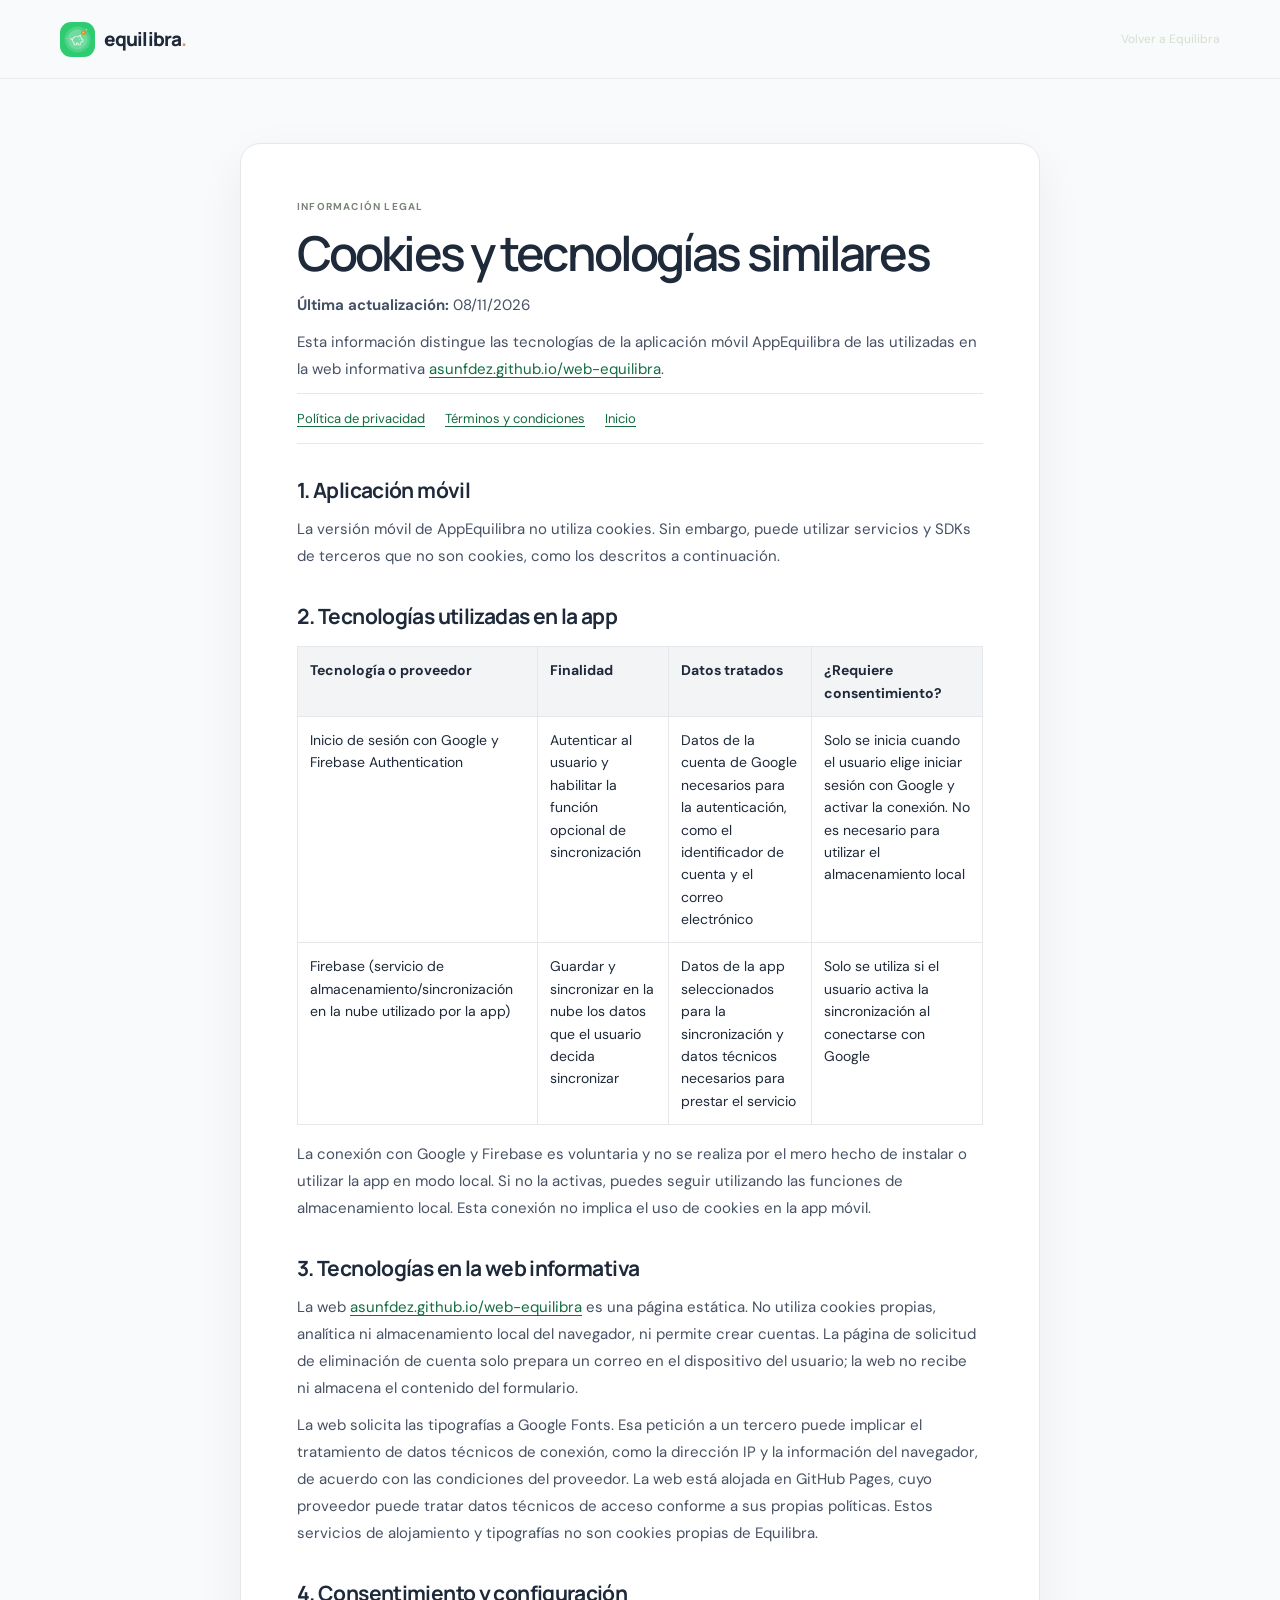
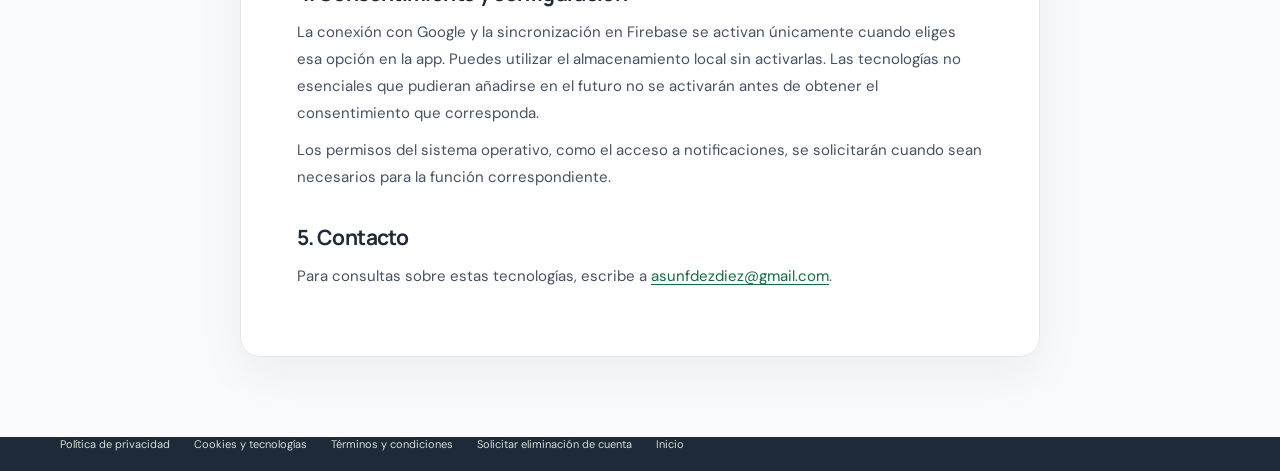
==== commit d1e81af9: "delete account form" ====
--- a/cookies.html
+++ b/cookies.html
@@ -59,7 +59,7 @@
       <p>La conexión con Google y Firebase es voluntaria y no se realiza por el mero hecho de instalar o utilizar la app en modo local. Si no la activas, puedes seguir utilizando las funciones de almacenamiento local. Esta conexión no implica el uso de cookies en la app móvil.</p>
 
       <h2>3. Tecnologías en la web informativa</h2>
-      <p>La web <a href="https://asunfdez.github.io/web-equilibra/">asunfdez.github.io/web-equilibra</a> es una página estática. No utiliza cookies propias, analítica ni almacenamiento local del navegador, y no tiene formularios ni cuentas de usuario.</p>
+      <p>La web <a href="https://asunfdez.github.io/web-equilibra/">asunfdez.github.io/web-equilibra</a> es una página estática. No utiliza cookies propias, analítica ni almacenamiento local del navegador, ni permite crear cuentas. La página de solicitud de eliminación de cuenta solo prepara un correo en el dispositivo del usuario; la web no recibe ni almacena el contenido del formulario.</p>
       <p>La web solicita las tipografías a Google Fonts. Esa petición a un tercero puede implicar el tratamiento de datos técnicos de conexión, como la dirección IP y la información del navegador, de acuerdo con las condiciones del proveedor. La web está alojada en GitHub Pages, cuyo proveedor puede tratar datos técnicos de acceso conforme a sus propias políticas. Estos servicios de alojamiento y tipografías no son cookies propias de Equilibra.</p>
 
       <h2>4. Consentimiento y configuración</h2>
@@ -75,6 +75,7 @@
       <a href="politica-privacidad.html">Política de privacidad</a>
       <a href="cookies.html">Cookies y tecnologías</a>
       <a href="terminos-condiciones.html">Términos y condiciones</a>
+      <a href="eliminar-cuenta.html">Solicitar eliminación de cuenta</a>
       <a href="index.html">Inicio</a>
     </nav>
   </footer>
--- a/style.css
+++ b/style.css
@@ -565,6 +565,113 @@
   background: #f3f4f6;
 }
 
+.deletion-notice {
+  margin: 24px 0;
+  padding: 18px 20px;
+  border-left: 4px solid #16804a;
+  border-radius: 8px;
+  background: #f0f7f2;
+}
+
+.deletion-notice p:first-child {
+  margin-top: 0;
+}
+
+.deletion-notice p:last-child {
+  margin-bottom: 0;
+}
+
+.deletion-form {
+  display: grid;
+  gap: 20px;
+  margin-top: 28px;
+}
+
+.deletion-form label {
+  display: block;
+  margin-bottom: 7px;
+  color: #293447;
+  font-size: 14px;
+  font-weight: 700;
+}
+
+.deletion-form input[type="email"],
+.deletion-form textarea {
+  width: 100%;
+  padding: 12px 14px;
+  border: 1px solid #cbd2dc;
+  border-radius: 8px;
+  color: #1e2939;
+  background: #fff;
+  font: inherit;
+}
+
+.deletion-form textarea {
+  min-height: 120px;
+  resize: vertical;
+}
+
+.deletion-form .field-hint {
+  display: block;
+  margin-top: 6px;
+  color: #626d7e;
+  font-size: 12px;
+  line-height: 1.6;
+}
+
+.deletion-form .confirmation-field {
+  display: flex;
+  align-items: flex-start;
+  gap: 10px;
+  color: #465164;
+  font-size: 14px;
+  line-height: 1.6;
+}
+
+.confirmation-field input {
+  flex: 0 0 auto;
+  width: 18px;
+  height: 18px;
+  margin: 2px 0 0;
+  accent-color: #16804a;
+}
+
+.deletion-form .confirmation-field label {
+  margin: 0;
+  color: inherit;
+  font-size: inherit;
+  font-weight: 400;
+}
+
+.deletion-submit {
+  justify-self: start;
+  min-height: 48px;
+  padding: 0 22px;
+  border: 0;
+  border-radius: 999px;
+  color: #fff;
+  background: #16804a;
+  cursor: pointer;
+  font: inherit;
+  font-weight: 700;
+}
+
+.deletion-submit:hover {
+  background: #146c40;
+}
+
+.deletion-submit:focus-visible {
+  outline: 3px solid #146c40;
+  outline-offset: 3px;
+}
+
+.deletion-status {
+  min-height: 1.5em;
+  margin: 0;
+  color: #465164;
+  font-size: 14px;
+}
+
 @media (max-width: 680px) {
   .policy-page {
     padding-block: 32px 48px;
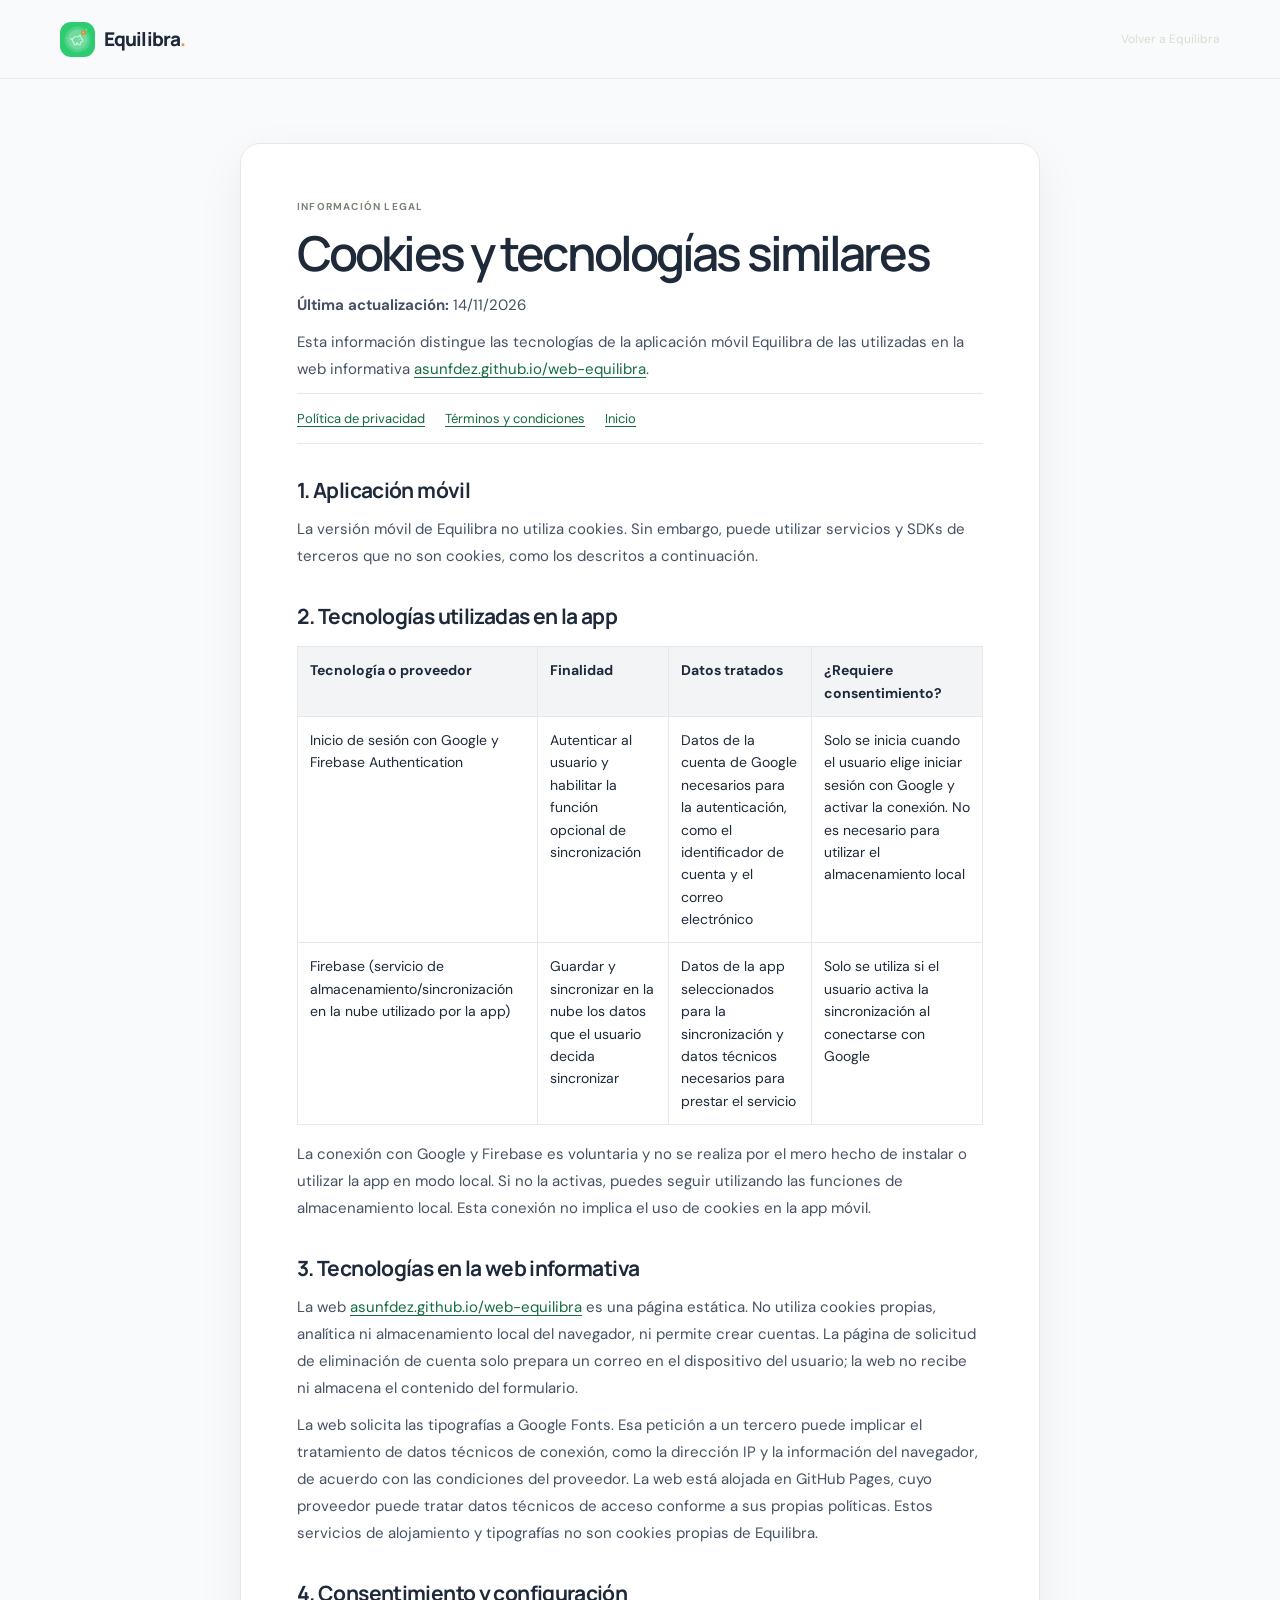
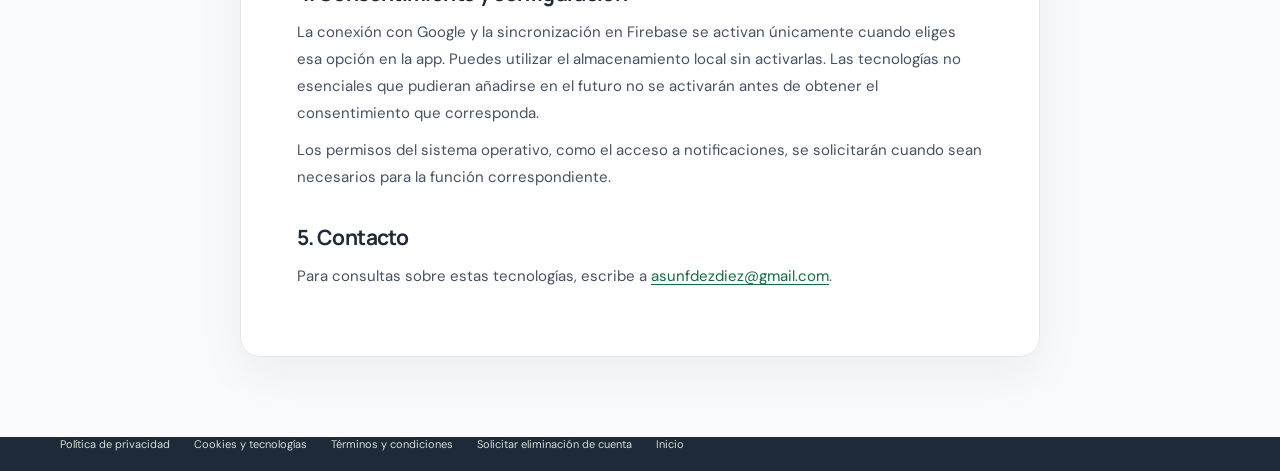
==== commit 596a8a1d: "policies updated and fix app name" ====
--- a/cookies.html
+++ b/cookies.html
@@ -4,7 +4,7 @@
   <meta charset="UTF-8">
   <meta name="viewport" content="width=device-width, initial-scale=1.0">
   <meta name="theme-color" content="#f9fafb">
-  <meta name="description" content="Información sobre cookies y tecnologías de terceros en AppEquilibra y en la web de Equilibra.">
+  <meta name="description" content="Información sobre cookies y tecnologías de terceros en Equilibra y en su web.">
   <title>Cookies y tecnologías — Equilibra</title>
   <link rel="icon" type="image/webp" href="assets/equilibra-icon.webp">
   <link rel="preconnect" href="https://fonts.googleapis.com">
@@ -18,7 +18,7 @@
     <nav class="navigation container" aria-label="Navegación principal">
       <a class="brand" href="index.html" aria-label="Equilibra, inicio">
         <span class="brand-mark" aria-hidden="true"><img src="assets/equilibra-icon.webp" alt=""></span>
-        <span>equilibra<span class="brand-dot">.</span></span>
+        <span>Equilibra<span class="brand-dot">.</span></span>
       </a>
       <a class="footer-top" href="index.html">Volver a Equilibra</a>
     </nav>
@@ -27,8 +27,8 @@
     <article class="container policy-content">
       <div class="section-kicker">INFORMACIÓN LEGAL</div>
       <h1>Cookies y tecnologías similares</h1>
-      <p class="policy-updated"><strong>Última actualización:</strong> 08/11/2026</p>
-      <p>Esta información distingue las tecnologías de la aplicación móvil AppEquilibra de las utilizadas en la web informativa <a href="https://asunfdez.github.io/web-equilibra/">asunfdez.github.io/web-equilibra</a>.</p>
+      <p class="policy-updated"><strong>Última actualización:</strong> 14/11/2026</p>
+      <p>Esta información distingue las tecnologías de la aplicación móvil Equilibra de las utilizadas en la web informativa <a href="https://asunfdez.github.io/web-equilibra/">asunfdez.github.io/web-equilibra</a>.</p>
       <nav class="policy-nav" aria-label="Otras políticas">
         <a href="politica-privacidad.html">Política de privacidad</a>
         <a href="terminos-condiciones.html">Términos y condiciones</a>
@@ -36,7 +36,7 @@
       </nav>
 
       <h2>1. Aplicación móvil</h2>
-      <p>La versión móvil de AppEquilibra no utiliza cookies. Sin embargo, puede utilizar servicios y SDKs de terceros que no son cookies, como los descritos a continuación.</p>
+      <p>La versión móvil de Equilibra no utiliza cookies. Sin embargo, puede utilizar servicios y SDKs de terceros que no son cookies, como los descritos a continuación.</p>
 
       <h2>2. Tecnologías utilizadas en la app</h2>
       <table>
